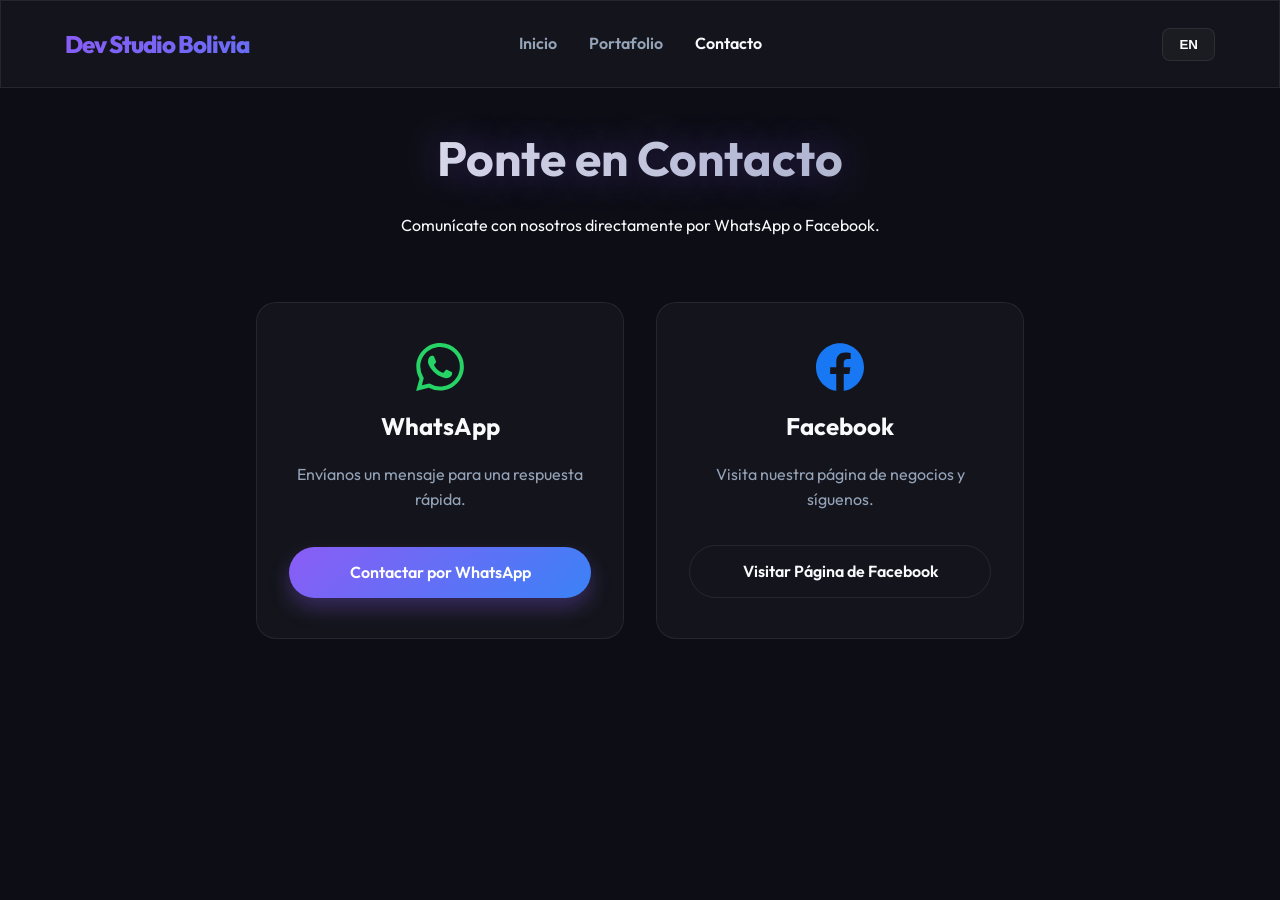
==== contact.html @ b95ad241 "Add files via upload Refactored pricing page; updated salon image; change wording in index" ====
<!DOCTYPE html>
<html lang="es">

<head>
    <meta charset="UTF-8">
    <meta name="viewport" content="width=device-width, initial-scale=1.0">
    <title>Contact Us</title>
    <link href="https://fonts.googleapis.com/css2?family=Outfit:wght@300;400;600;800&display=swap" rel="stylesheet">
    <link rel="stylesheet" href="css/style.css">
</head>

<body>
    <nav class="navbar glass">
        <div class="logo" href="index.html">Dev Studio Bolivia</div>
        <div class="nav-links" id="navLinks">
            <a href="index.html" data-lang="nav-home">Inicio</a>
            <a href="portfolio.html" data-lang="nav-portfolio">Portafolio</a>
            <a href="contact.html" class="active" data-lang="nav-contact">Contacto</a>
        </div>
        <div class="nav-actions">
            <button id="langToggle" class="btn-toggle">EN</button>
            <div class="hamburger" id="hamburger">
                <span></span>
                <span></span>
                <span></span>
            </div>
        </div>
    </nav>

    <section class="page-section">
        <div class="section-header fade-in">
            <h1 class="glow-text" data-lang="contact-title">Ponte en Contacto</h1>
            <p data-lang="contact-subtitle">Comunícate con nosotros directamente por WhatsApp o Facebook.</p>
        </div>

        <div class="grid"
            style="display: grid; grid-template-columns: repeat(auto-fit, minmax(300px, 1fr)); gap: 2rem; max-width: 800px; margin: 0 auto; padding: 0 1rem;">
            <!-- WhatsApp -->
            <div class="card glass hover-lift reveal"
                style="padding: 2.5rem 2rem; display: flex; flex-direction: column; align-items: center; text-align: center;">
                <svg xmlns="http://www.w3.org/2000/svg" width="48" height="48" viewBox="0 0 24 24" fill="currentColor"
                    style="color: #25D366; margin-bottom: 1rem;">
                    <path
                        d="M17.472 14.382c-.297-.149-1.758-.867-2.03-.967-.273-.099-.471-.148-.67.15-.197.297-.767.966-.94 1.164-.173.199-.347.223-.644.075-.297-.15-1.255-.463-2.39-1.475-.888-.788-1.489-1.761-1.663-2.06-.173-.297-.018-.458.13-.606.134-.133.298-.347.446-.52.149-.174.198-.298.298-.497.099-.198.05-.371-.025-.52-.075-.149-.669-1.612-.916-2.207-.242-.579-.487-.5-.669-.51-.173-.008-.371-.01-.57-.01-.198 0-.52.074-.792.372-.272.297-1.04 1.016-1.04 2.479 0 1.462 1.065 2.875 1.213 3.074.149.198 2.096 3.2 5.077 4.487.709.306 1.262.489 1.694.625.712.227 1.36.195 1.871.118.571-.085 1.758-.719 2.006-1.413.248-.694.248-1.289.173-1.413-.074-.124-.272-.198-.57-.347m-5.421 7.403h-.004a9.87 9.87 0 01-5.031-1.378l-.361-.214-3.741.982.998-3.648-.235-.374a9.86 9.86 0 01-1.51-5.26c.001-5.45 4.436-9.884 9.888-9.884 2.64 0 5.122 1.03 6.988 2.898a9.825 9.825 0 012.893 6.994c-.003 5.45-4.437 9.884-9.885 9.884m8.413-18.297A11.815 11.815 0 0012.05 0C5.495 0 .16 5.335.157 11.892c0 2.096.547 4.142 1.588 5.945L.057 24l6.305-1.654a11.882 11.882 0 005.683 1.448h.005c6.554 0 11.89-5.335 11.893-11.893a11.821 11.821 0 00-3.48-8.413z" />
                </svg>
                <h3 data-lang="contact-wa-title" style="margin-bottom: 1rem;">WhatsApp</h3>
                <p data-lang="contact-wa-desc" style="flex-grow: 1; margin-bottom: 2rem;">Envíanos un mensaje para una
                    respuesta rápida.</p>
                <a href="https://wa.me/00000000000" target="_blank" class="btn-primary w-100"
                    style="display: block; text-decoration: none;" data-lang="contact-wa-btn">Contactar por WhatsApp</a>
            </div>

            <!-- Facebook -->
            <div class="card glass hover-lift reveal"
                style="padding: 2.5rem 2rem; display: flex; flex-direction: column; align-items: center; text-align: center;">
                <svg xmlns="http://www.w3.org/2000/svg" width="48" height="48" viewBox="0 0 24 24" fill="currentColor"
                    style="color: #1877F2; margin-bottom: 1rem;">
                    <path
                        d="M24 12.073c0-6.627-5.373-12-12-12s-12 5.373-12 12c0 5.99 4.388 10.954 10.125 11.854v-8.385H7.078v-3.469h3.047V9.43c0-3.007 1.792-4.669 4.533-4.669 1.312 0 2.686.235 2.686.235v2.953H15.83c-1.491 0-1.956.925-1.956 1.874v2.25h3.328l-.532 3.469h-2.796v8.385C19.612 23.027 24 18.062 24 12.073z" />
                </svg>
                <h3 data-lang="contact-fb-title" style="margin-bottom: 1rem;">Facebook</h3>
                <p data-lang="contact-fb-desc" style="flex-grow: 1; margin-bottom: 2rem;">Visita nuestra página de
                    negocios y síguenos.</p>
                <a href="https://www.facebook.com/devstudiobolivia" target="_blank" class="btn-secondary w-100"
                    style="display: block; text-decoration: none;" data-lang="contact-fb-btn">Visitar Página de
                    Facebook</a>
            </div>
        </div>
    </section>

    <script src="js/script.js"></script>
</body>

</html>
---- css/style.css ----
:root {
    --bg-color: #0d0e15;
    --text-main: #f8fafc;
    --text-muted: #94a3b8;
    --primary: #8b5cf6;
    --secondary: #ec4899;
    --glass-bg: rgba(255, 255, 255, 0.03);
    --glass-border: rgba(255, 255, 255, 0.08);
    --gradient-1: linear-gradient(135deg, #8b5cf6, #3b82f6);
    --gradient-2: linear-gradient(135deg, #ec4899, #f59e0b);
    --gradient-3: linear-gradient(135deg, #10b981, #3b82f6);
    --gradient-4: linear-gradient(135deg, #f43f5e, #8b5cf6);
}

* {
    margin: 0;
    padding: 0;
    box-sizing: border-box;
}

body {
    font-family: 'Outfit', sans-serif;
    background-color: var(--bg-color);
    color: var(--text-main);
    line-height: 1.6;
    overflow-x: hidden;
}

a {
    text-decoration: none;
    color: inherit;
}

/* Typography */
.title-large {
    font-size: 4rem;
    font-weight: 800;
    line-height: 1.1;
    margin-bottom: 1.5rem;
}

.subtitle {
    font-size: 1.25rem;
    color: var(--text-muted);
    max-width: 600px;
    margin: 0 auto 2.5rem;
}

.glow-text {
    background: linear-gradient(to right, #fff, var(--text-muted));
    background-clip: text;
    -webkit-background-clip: text;
    -webkit-text-fill-color: transparent;
    text-shadow: 0 0 40px rgba(139, 92, 246, 0.4);
}

/* Navbar */
.navbar {
    position: fixed;
    top: 0;
    left: 0;
    right: 0;
    display: flex;
    justify-content: space-between;
    align-items: center;
    padding: 1.5rem 5%;
    z-index: 1000;
}

.logo {
    font-size: 1.5rem;
    font-weight: 800;
    letter-spacing: -1px;
    background: var(--gradient-1);
    background-clip: text;
    -webkit-background-clip: text;
    -webkit-text-fill-color: transparent;
    flex: 1;
    z-index: 1001;
}

.nav-links {
    display: flex;
    gap: 2rem;
    align-items: center;
    justify-content: center;
    transition: 0.3s ease;
}

.nav-actions {
    display: flex;
    align-items: center;
    justify-content: flex-end;
    gap: 1.5rem;
    flex: 1;
    z-index: 1001;
}

.hamburger {
    display: none;
    flex-direction: column;
    gap: 6px;
    cursor: pointer;
    z-index: 1001;
}

.hamburger span {
    display: block;
    width: 25px;
    height: 3px;
    background-color: var(--text-main);
    transition: 0.3s;
    border-radius: 3px;
}

.nav-links a {
    font-weight: 600;
    color: var(--text-muted);
    transition: color 0.3s ease;
}

.nav-links a:hover,
.nav-links a.active {
    color: var(--text-main);
}

/* Glassmorphism */
.glass {
    background: var(--glass-bg);
    backdrop-filter: blur(12px);
    -webkit-backdrop-filter: blur(12px);
    border: 1px solid var(--glass-border);
}

/* Buttons */
.btn-primary,
.btn-secondary {
    padding: 0.8rem 1.8rem;
    border-radius: 50px;
    font-weight: 600;
    display: inline-block;
    transition: all 0.3s ease;
    cursor: pointer;
    border: none;
    font-family: inherit;
    font-size: 1rem;
}

.btn-primary {
    background: var(--gradient-1);
    color: white;
    box-shadow: 0 10px 20px rgba(139, 92, 246, 0.3);
}

.btn-primary:hover {
    box-shadow: 0 15px 30px rgba(139, 92, 246, 0.5);
    transform: translateY(-2px);
}

.btn-secondary {
    background: transparent;
    border: 1px solid var(--glass-border);
    color: var(--text-main);
}

.btn-secondary:hover {
    background: var(--glass-bg);
    border-color: rgba(255, 255, 255, 0.2);
}

.btn-toggle {
    background: var(--glass-bg);
    border: 1px solid var(--glass-border);
    color: white;
    padding: 0.5rem 1rem;
    border-radius: 8px;
    cursor: pointer;
    font-weight: 600;
    transition: 0.3s;
}

.btn-toggle:hover {
    background: rgba(255, 255, 255, 0.1);
}

/* Hero Section */
.hero {
    min-height: 100vh;
    display: flex;
    align-items: center;
    justify-content: center;
    text-align: center;
    padding: 120px 1rem 40px;
    position: relative;
    overflow: hidden;
}

.hero-content {
    position: relative;
    z-index: 2;
    max-width: 800px;
}

.hero-background {
    position: absolute;
    top: 50%;
    left: 50%;
    transform: translate(-50%, -50%);
    width: 600px;
    height: 600px;
    background: radial-gradient(circle, rgba(139, 92, 246, 0.15) 0%, rgba(0, 0, 0, 0) 70%);
    filter: blur(60px);
    z-index: 1;
    pointer-events: none;
}

.badge {
    display: inline-block;
    padding: 0.4rem 1.2rem;
    border-radius: 50px;
    font-size: 0.875rem;
    font-weight: 600;
    margin-bottom: 2rem;
    background: rgba(139, 92, 246, 0.1);
    border: 1px solid rgba(139, 92, 246, 0.3);
    color: #a78bfa;
}

.cta-group {
    display: flex;
    gap: 1rem;
    justify-content: center;
    margin-top: 2rem;
}

/* General Pages */
.page-section {
    padding: 120px 5% 80px;
    max-width: 1200px;
    margin: 0 auto;
}

.section-header {
    text-align: center;
    margin-bottom: 4rem;
}

.section-header h1 {
    font-size: 3rem;
    margin-bottom: 1rem;
}

.grid {
    display: grid;
    gap: 2rem;
}

.portfolio-grid {
    grid-template-columns: repeat(auto-fit, minmax(300px, 1fr));
}

.pricing-grid {
    grid-template-columns: repeat(auto-fit, minmax(260px, 1fr));
}

/* Cards */
.card {
    border-radius: 20px;
    overflow: hidden;
    display: flex;
    flex-direction: column;
    height: 100%;
    position: relative;
}

.card-img-placeholder {
    height: 200px;
    width: 100%;
}

.card-img {
    height: 200px;
    width: 100%;
    object-fit: cover;
    object-position: top;
    display: block;
    transition: transform 0.5s ease;
}

.card:hover .card-img {
    transform: scale(1.04);
}

.gradient-1 {
    background: var(--gradient-1);
}

.gradient-2 {
    background: var(--gradient-2);
}

.gradient-3 {
    background: var(--gradient-3);
}

.gradient-4 {
    background: var(--gradient-4);
}

.card-content {
    padding: 2rem;
}

.card h3 {
    font-size: 1.5rem;
    margin-bottom: 1rem;
}

.card p {
    color: var(--text-muted);
}

.hover-lift {
    transition: transform 0.4s cubic-bezier(0.175, 0.885, 0.32, 1.275), box-shadow 0.4s ease;
}

.hover-lift:hover {
    transform: translateY(-10px);
    box-shadow: 0 20px 40px rgba(0, 0, 0, 0.5);
    border-color: rgba(255, 255, 255, 0.15);
}

/* Pricing Specs */
.pricing-card {
    padding: 2.5rem 2rem;
}

.pricing-card h3 {
    font-size: 1.8rem;
    margin-bottom: 1.5rem;
    text-align: center;
}

.pricing-card .features {
    list-style: none;
    margin-bottom: 2rem;
    flex-grow: 1;
}

.pricing-card .features li {
    padding: 0.8rem 0;
    border-bottom: 1px solid var(--glass-border);
    color: var(--text-muted);
}

.pricing-card .features li:last-child {
    border-bottom: none;
}

.w-100 {
    width: 100%;
}

.popular {
    border-color: var(--primary);
    box-shadow: 0 0 30px rgba(139, 92, 246, 0.15);
}

.badge-tag {
    position: absolute;
    top: 1rem;
    right: 1rem;
    background: var(--gradient-1);
    font-size: 0.75rem;
    padding: 0.3rem 0.8rem;
    border-radius: 50px;
    font-weight: 800;
}

/* Animations */
.fade-in {
    animation: fadeIn 1s ease-out forwards;
}

@keyframes fadeIn {
    from {
        opacity: 0;
        transform: translateY(20px);
    }

    to {
        opacity: 1;
        transform: translateY(0);
    }
}

.reveal {
    opacity: 0;
    transform: translateY(30px);
    transition: all 0.8s cubic-bezier(0.5, 0, 0, 1);
}

.reveal.active {
    opacity: 1;
    transform: translateY(0);
}

/* Responsiveness */
@media (max-width: 768px) {
    .title-large {
        font-size: 2.5rem;
    }

    .hero {
        padding: 0 1.5rem;
    }

    .page-section {
        padding: 100px 1.5rem 60px;
    }

    .nav-links {
        position: fixed;
        top: 0;
        right: -100%;
        height: 100vh;
        width: 250px;
        flex-direction: column;
        background: rgba(13, 14, 21, 0.95);
        backdrop-filter: blur(15px);
        -webkit-backdrop-filter: blur(15px);
        justify-content: flex-start;
        padding-top: 100px;
        box-shadow: -10px 0 30px rgba(0, 0, 0, 0.5);
    }

    .nav-links.active {
        right: 0;
    }

    .hamburger {
        display: flex;
    }

    .hamburger.active span:nth-child(1) {
        transform: translateY(9px) rotate(45deg);
    }

    .hamburger.active span:nth-child(2) {
        opacity: 0;
    }

    .hamburger.active span:nth-child(3) {
        transform: translateY(-9px) rotate(-45deg);
    }
}
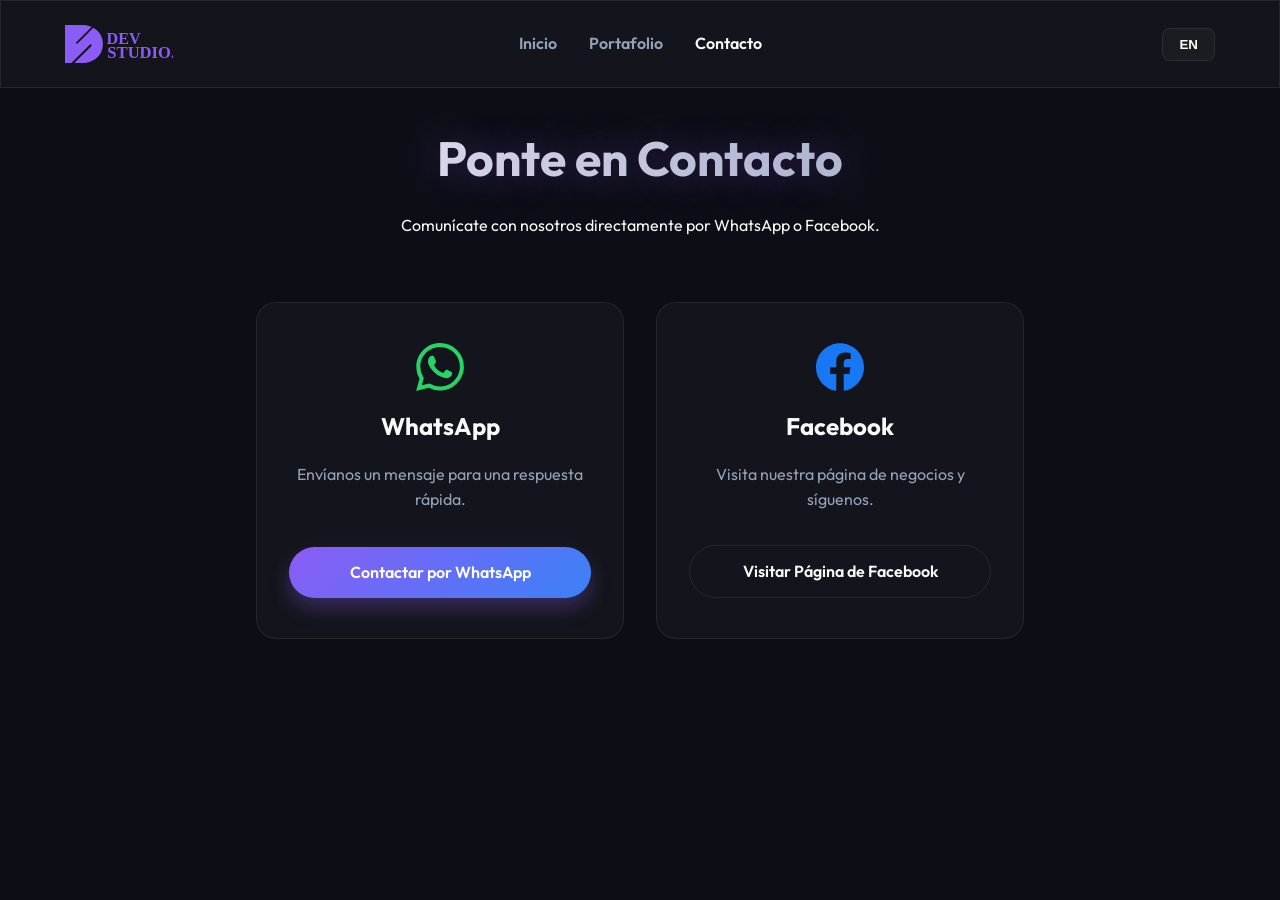
==== commit a743b35a: "Actualización visual: implementación de logo SVG, efecto neón y favicons en todas las vistas" ====
--- a/contact.html
+++ b/contact.html
@@ -7,11 +7,14 @@
     <title>Contact Us</title>
     <link href="https://fonts.googleapis.com/css2?family=Outfit:wght@300;400;600;800&display=swap" rel="stylesheet">
     <link rel="stylesheet" href="css/style.css">
+    <link rel="icon" type="image/svg+xml" href="assets/logo/devstudio-logo-violet.svg">
 </head>
 
 <body>
     <nav class="navbar glass">
-        <div class="logo" href="index.html">Dev Studio Bolivia</div>
+        <a href="index.html" class="logo">
+            <img src="assets/logo/devstudio-logo-name-violet.svg" alt="Dev Studio Bolivia" class="logo-img">
+        </a>
         <div class="nav-links" id="navLinks">
             <a href="index.html" data-lang="nav-home">Inicio</a>
             <a href="portfolio.html" data-lang="nav-portfolio">Portafolio</a>
@@ -46,7 +49,7 @@
                 <h3 data-lang="contact-wa-title" style="margin-bottom: 1rem;">WhatsApp</h3>
                 <p data-lang="contact-wa-desc" style="flex-grow: 1; margin-bottom: 2rem;">Envíanos un mensaje para una
                     respuesta rápida.</p>
-                <a href="https://wa.me/00000000000" target="_blank" class="btn-primary w-100"
+                <a href="https://wa.me/59177968782" target="_blank" class="btn-primary w-100"
                     style="display: block; text-decoration: none;" data-lang="contact-wa-btn">Contactar por WhatsApp</a>
             </div>
 
--- a/css/style.css
+++ b/css/style.css
@@ -68,15 +68,24 @@
 }
 
 .logo {
-    font-size: 1.5rem;
-    font-weight: 800;
-    letter-spacing: -1px;
-    background: var(--gradient-1);
-    background-clip: text;
-    -webkit-background-clip: text;
-    -webkit-text-fill-color: transparent;
     flex: 1;
     z-index: 1001;
+    display: flex;
+    align-items: center;
+    text-decoration: none;
+}
+
+.logo-img {
+    height: 38px;
+    width: auto;
+    display: block;
+    transition: filter 0.35s ease, transform 0.35s ease;
+}
+
+.logo:hover .logo-img {
+    filter:
+        drop-shadow(0 0 4px rgba(139, 92, 246, 0.8)) drop-shadow(0 0 14px rgba(139, 92, 246, 0.30)) drop-shadow(0 0 28px rgba(59, 130, 246, 0.15));
+    transform: scale(1.04);
 }
 
 .nav-links {
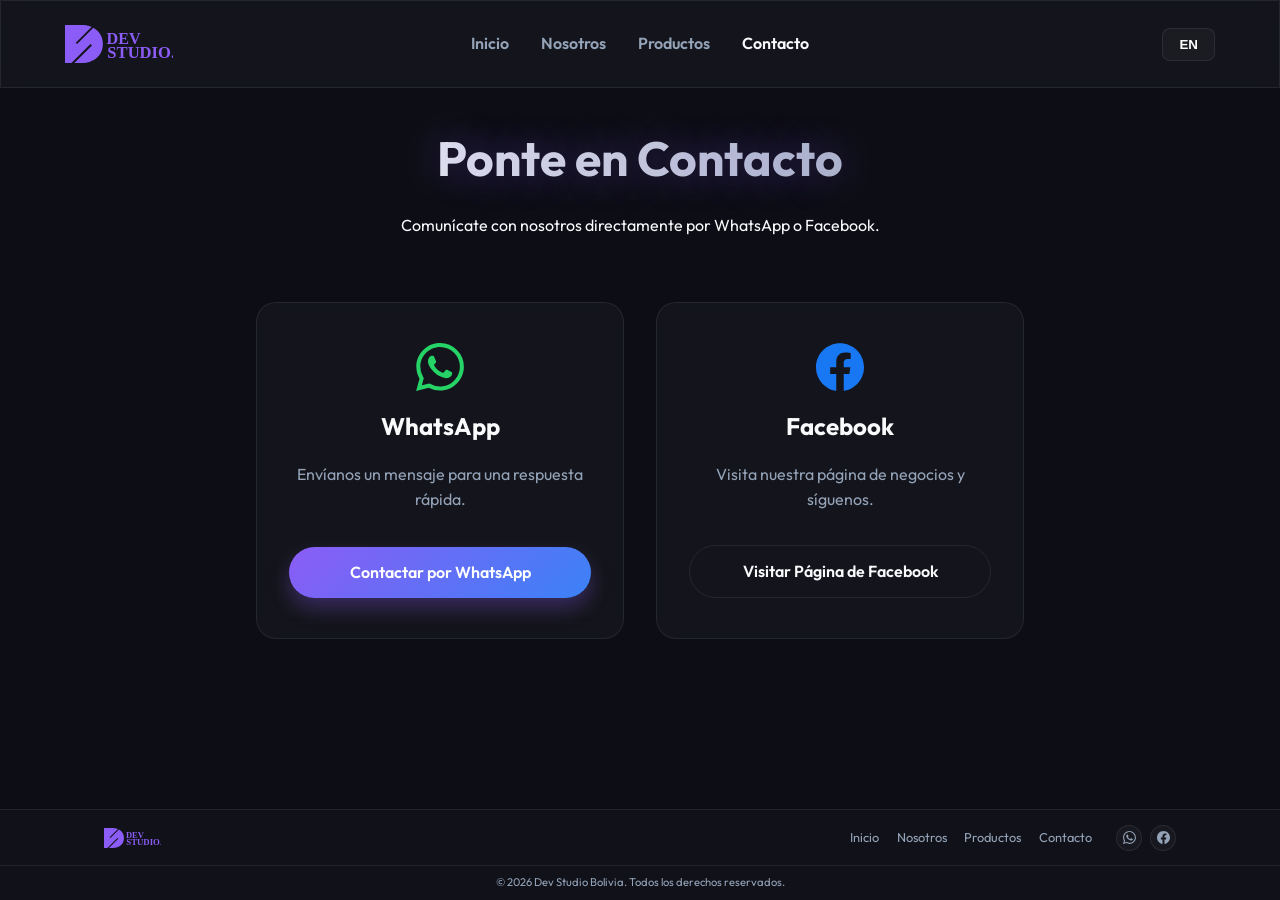
==== commit 142a1de8: "myself and product added" ====
--- a/contact.html
+++ b/contact.html
@@ -17,7 +17,8 @@
         </a>
         <div class="nav-links" id="navLinks">
             <a href="index.html" data-lang="nav-home">Inicio</a>
-            <a href="portfolio.html" data-lang="nav-portfolio">Portafolio</a>
+            <a href="index.html#about" data-lang="nav-about">Nosotros</a>
+            <a href="portfolio.html" data-lang="nav-products">Portafolio</a>
             <a href="contact.html" class="active" data-lang="nav-contact">Contacto</a>
         </div>
         <div class="nav-actions">
@@ -71,6 +72,40 @@
         </div>
     </section>
 
+    <footer class="site-footer">
+        <div class="footer-inner">
+            <a href="index.html" class="logo">
+                <img src="assets/logo/devstudio-logo-name-violet.svg" alt="Dev Studio Bolivia" class="logo-img">
+            </a>
+            <nav class="footer-links">
+                <a href="index.html" data-lang="nav-home">Inicio</a>
+                <a href="index.html#about" data-lang="nav-about">Nosotros</a>
+                <a href="portfolio.html" data-lang="nav-products">Portafolio</a>
+                <a href="contact.html" data-lang="nav-contact">Contacto</a>
+            </nav>
+            <div class="footer-social">
+                <a href="https://wa.me/59177968782" target="_blank" aria-label="WhatsApp">
+                    <svg xmlns="http://www.w3.org/2000/svg" width="20" height="20" viewBox="0 0 24 24"
+                        fill="currentColor">
+                        <path
+                            d="M17.472 14.382c-.297-.149-1.758-.867-2.03-.967-.273-.099-.471-.148-.67.15-.197.297-.767.966-.94 1.164-.173.199-.347.223-.644.075-.297-.15-1.255-.463-2.39-1.475-.888-.788-1.489-1.761-1.663-2.06-.173-.297-.018-.458.13-.606.134-.133.298-.347.446-.52.149-.174.198-.298.298-.497.099-.198.05-.371-.025-.52-.075-.149-.669-1.612-.916-2.207-.242-.579-.487-.5-.669-.51-.173-.008-.371-.01-.57-.01-.198 0-.52.074-.792.372-.272.297-1.04 1.016-1.04 2.479 0 1.462 1.065 2.875 1.213 3.074.149.198 2.096 3.2 5.077 4.487.709.306 1.262.489 1.694.625.712.227 1.36.195 1.871.118.571-.085 1.758-.719 2.006-1.413.248-.694.248-1.289.173-1.413-.074-.124-.272-.198-.57-.347m-5.421 7.403h-.004a9.87 9.87 0 01-5.031-1.378l-.361-.214-3.741.982.998-3.648-.235-.374a9.86 9.86 0 01-1.51-5.26c.001-5.45 4.436-9.884 9.888-9.884 2.64 0 5.122 1.03 6.988 2.898a9.825 9.825 0 012.893 6.994c-.003 5.45-4.437 9.884-9.885 9.884m8.413-18.297A11.815 11.815 0 0012.05 0C5.495 0 .16 5.335.157 11.892c0 2.096.547 4.142 1.588 5.945L.057 24l6.305-1.654a11.882 11.882 0 005.683 1.448h.005c6.554 0 11.89-5.335 11.893-11.893a11.821 11.821 0 00-3.48-8.413z" />
+                    </svg>
+                </a>
+                <a href="https://www.facebook.com/devstudiobolivia" target="_blank" aria-label="Facebook">
+                    <svg xmlns="http://www.w3.org/2000/svg" width="20" height="20" viewBox="0 0 24 24"
+                        fill="currentColor">
+                        <path
+                            d="M24 12.073c0-6.627-5.373-12-12-12s-12 5.373-12 12c0 5.99 4.388 10.954 10.125 11.854v-8.385H7.078v-3.469h3.047V9.43c0-3.007 1.792-4.669 4.533-4.669 1.312 0 2.686.235 2.686.235v2.953H15.83c-1.491 0-1.956.925-1.956 1.874v2.25h3.328l-.532 3.469h-2.796v8.385C19.612 23.027 24 18.062 24 12.073z" />
+                    </svg>
+                </a>
+            </div>
+        </div>
+        <div class="footer-bottom">
+            <p>&copy; <span class="footer-year">2026</span> Dev Studio Bolivia. <span
+                    data-lang="footer-rights">Todos los derechos reservados.</span></p>
+        </div>
+    </footer>
+
     <script src="js/script.js"></script>
 </body>
 
--- a/css/style.css
+++ b/css/style.css
@@ -18,12 +18,19 @@
     box-sizing: border-box;
 }
 
+html {
+    height: 100%;
+}
+
 body {
     font-family: 'Outfit', sans-serif;
     background-color: var(--bg-color);
     color: var(--text-main);
     line-height: 1.6;
     overflow-x: hidden;
+    min-height: 100%;
+    display: flex;
+    flex-direction: column;
 }
 
 a {
@@ -268,6 +275,11 @@
     grid-template-columns: repeat(auto-fit, minmax(300px, 1fr));
 }
 
+.products-grid {
+    grid-template-columns: repeat(auto-fit, minmax(320px, 420px));
+    justify-content: center;
+}
+
 .pricing-grid {
     grid-template-columns: repeat(auto-fit, minmax(260px, 1fr));
 }
@@ -280,11 +292,6 @@
     flex-direction: column;
     height: 100%;
     position: relative;
-}
-
-.card-img-placeholder {
-    height: 200px;
-    width: 100%;
 }
 
 .card-img {
@@ -337,6 +344,139 @@
     transform: translateY(-10px);
     box-shadow: 0 20px 40px rgba(0, 0, 0, 0.5);
     border-color: rgba(255, 255, 255, 0.15);
+}
+
+.card-img-placeholder {
+    height: 200px;
+    width: 100%;
+    display: flex;
+    align-items: center;
+    justify-content: center;
+    text-align: center;
+    padding: 1rem;
+    background: linear-gradient(135deg, rgba(139, 92, 246, 0.12), rgba(59, 130, 246, 0.08));
+    border-bottom: 1px dashed var(--glass-border);
+    color: var(--text-muted);
+    font-size: 0.875rem;
+    font-weight: 600;
+}
+
+.card-gallery {
+    position: relative;
+    height: 280px;
+    width: 100%;
+    overflow: hidden;
+    background: #0d0d14;
+}
+
+.gallery-img {
+    position: absolute;
+    inset: 0;
+    width: 100%;
+    height: 100%;
+    object-fit: contain;
+    object-position: center;
+    opacity: 0;
+    transition: opacity 0.6s ease;
+}
+
+.gallery-img.active {
+    opacity: 1;
+}
+
+.gallery-dots {
+    position: absolute;
+    bottom: 0.75rem;
+    left: 0;
+    right: 0;
+    display: flex;
+    justify-content: center;
+    gap: 0.4rem;
+    z-index: 2;
+}
+
+.gallery-dot {
+    width: 7px;
+    height: 7px;
+    border-radius: 50%;
+    background: rgba(255, 255, 255, 0.35);
+    cursor: pointer;
+    transition: background 0.3s ease, transform 0.3s ease;
+}
+
+.gallery-dot.active {
+    background: #fff;
+    transform: scale(1.2);
+}
+
+.card-slogan {
+    font-style: italic;
+    font-weight: 600;
+    color: var(--primary);
+    margin-top: -0.5rem;
+    margin-bottom: 1rem;
+}
+
+.tag-list {
+    display: flex;
+    flex-wrap: wrap;
+    gap: 0.6rem;
+    margin-top: 1.5rem;
+}
+
+.tag-pill {
+    display: inline-block;
+    background: rgba(139, 92, 246, 0.1);
+    border: 1px solid rgba(139, 92, 246, 0.3);
+    color: #a78bfa;
+    font-size: 0.8rem;
+    font-weight: 600;
+    padding: 0.35rem 0.9rem;
+    border-radius: 50px;
+}
+
+/* About Section */
+.about-grid {
+    display: grid;
+    grid-template-columns: 260px 1fr;
+    gap: 3rem;
+    align-items: start;
+    max-width: 1000px;
+    margin: 0 auto;
+}
+
+.avatar-photo {
+    width: 220px;
+    height: 220px;
+    border-radius: 50%;
+    object-fit: cover;
+    object-position: top;
+    border: 2px solid var(--glass-border);
+    box-shadow: 0 0 40px rgba(139, 92, 246, 0.15);
+    margin: 0 auto;
+    display: block;
+}
+
+.about-text p {
+    color: var(--text-muted);
+    margin-bottom: 1.25rem;
+}
+
+.about-text p:last-child {
+    margin-bottom: 0;
+}
+
+.about-text strong {
+    color: var(--text-main);
+    font-weight: 600;
+}
+
+@media (max-width: 768px) {
+    .about-grid {
+        grid-template-columns: 1fr;
+        justify-items: center;
+        text-align: center;
+    }
 }
 
 /* Pricing Specs */
@@ -414,6 +554,80 @@
     transform: translateY(0);
 }
 
+/* Footer */
+.site-footer {
+    margin-top: auto;
+    border-top: 1px solid var(--glass-border);
+    background: rgba(255, 255, 255, 0.015);
+}
+
+.footer-inner {
+    display: flex;
+    flex-wrap: wrap;
+    align-items: center;
+    justify-content: space-between;
+    gap: 0.75rem 1.5rem;
+    max-width: 1200px;
+    margin: 0 auto;
+    padding: 0.9rem 5%;
+    font-size: 0.8rem;
+}
+
+.site-footer .logo-img {
+    height: 20px;
+}
+
+.footer-links {
+    display: flex;
+    flex-wrap: wrap;
+    gap: 1.1rem;
+}
+
+.footer-links a {
+    color: var(--text-muted);
+    transition: color 0.3s ease;
+}
+
+.footer-links a:hover {
+    color: var(--text-main);
+}
+
+.footer-social {
+    display: flex;
+    gap: 0.5rem;
+}
+
+.footer-social a {
+    width: 26px;
+    height: 26px;
+    border-radius: 50%;
+    display: flex;
+    align-items: center;
+    justify-content: center;
+    background: var(--glass-bg);
+    border: 1px solid var(--glass-border);
+    color: var(--text-muted);
+    transition: all 0.3s ease;
+}
+
+.footer-social a svg {
+    width: 13px;
+    height: 13px;
+}
+
+.footer-social a:hover {
+    color: var(--text-main);
+    border-color: rgba(255, 255, 255, 0.2);
+}
+
+.footer-bottom {
+    border-top: 1px solid var(--glass-border);
+    text-align: center;
+    padding: 0.5rem 5%;
+    color: var(--text-muted);
+    font-size: 0.7rem;
+}
+
 /* Responsiveness */
 @media (max-width: 768px) {
     .title-large {
@@ -426,6 +640,20 @@
 
     .page-section {
         padding: 100px 1.5rem 60px;
+    }
+
+    .footer-inner {
+        flex-direction: column;
+        text-align: center;
+        justify-content: center;
+    }
+
+    .footer-links {
+        justify-content: center;
+    }
+
+    .footer-social {
+        justify-content: center;
     }
 
     .nav-links {
